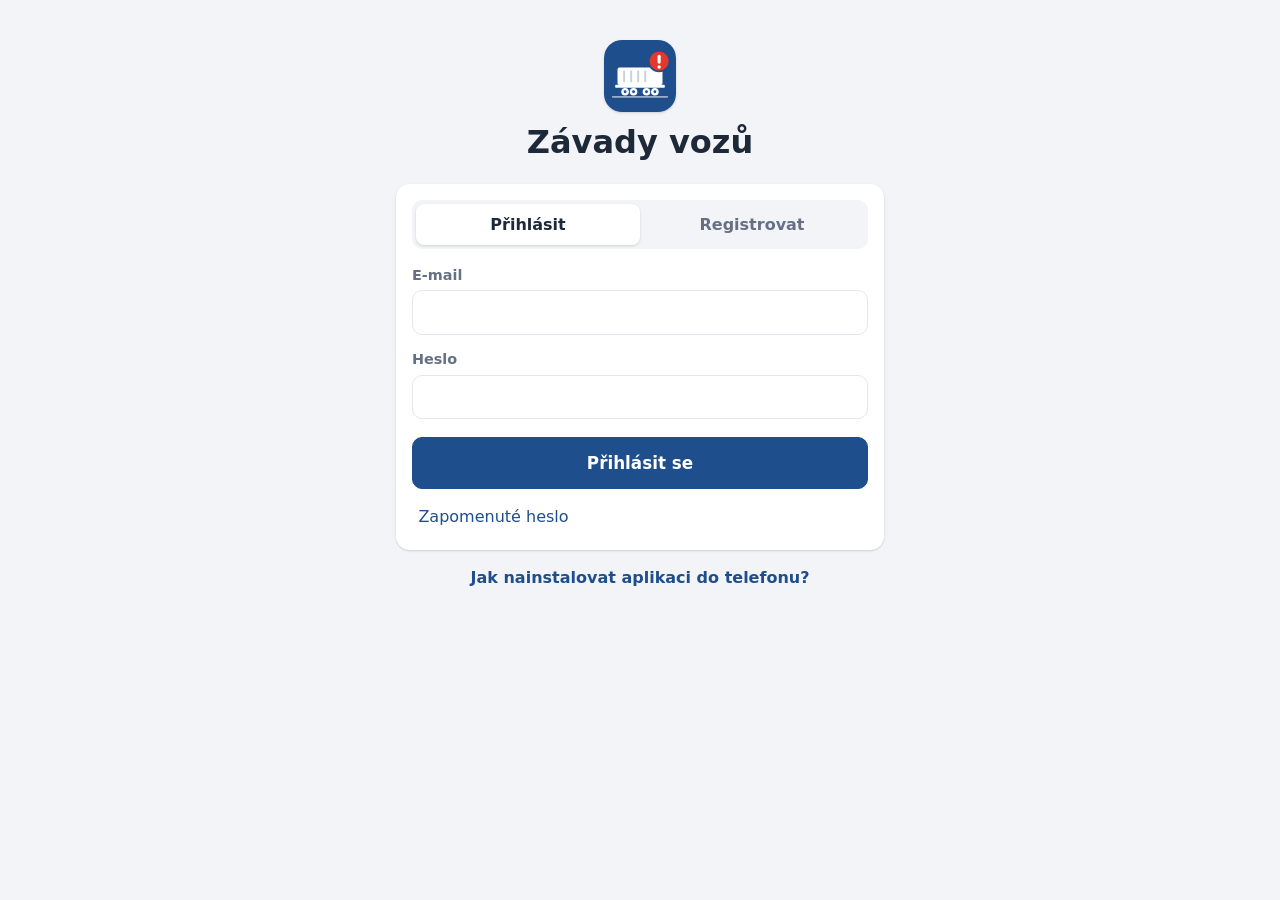
==== index.html @ b1874194 "Historie změn, koš, pravidelné exporty a přehled závad s exportem do Excelu Správce vidí historii vš" ====
<!doctype html>
<html lang="cs">
<head>
  <meta charset="utf-8" />
  <meta name="viewport" content="width=device-width, initial-scale=1, viewport-fit=cover" />
  <title>Závady vozů</title>
  <meta name="description" content="Evidence závad železničních vozů" />
  <meta name="theme-color" content="#1f4e8c" />
  <link rel="manifest" href="manifest.webmanifest" />
  <link rel="icon" href="icons/icon.svg" type="image/svg+xml" />
  <link rel="apple-touch-icon" href="icons/icon-192.png" />
  <link rel="stylesheet" href="css/app.css" />
  <!-- Všechny části aplikace se stáhnou najednou (jinak by se načítaly postupně jedna po druhé) -->
  <link rel="modulepreload" href="js/app.js" />
  <link rel="modulepreload" href="js/config.js" />
  <link rel="modulepreload" href="js/model.js" />
  <link rel="modulepreload" href="js/codes.js" />
  <link rel="modulepreload" href="js/ui.js" />
  <link rel="modulepreload" href="js/api/index.js" />
  <link rel="modulepreload" href="js/api/supabase.js" />
  <link rel="modulepreload" href="js/views/account.js" />
  <link rel="modulepreload" href="js/views/codes.js" />
  <link rel="modulepreload" href="js/views/defect.js" />
  <link rel="modulepreload" href="js/views/form.js" />
  <link rel="modulepreload" href="js/views/groups.js" />
  <link rel="modulepreload" href="js/views/regulations.js" />
  <link rel="modulepreload" href="js/views/wagon.js" />
  <link rel="modulepreload" href="js/outbox.js" />
  <link rel="modulepreload" href="js/history.js" />
  <link rel="modulepreload" href="js/views/admin.js" />
  <link rel="modulepreload" href="js/views/overview.js" />
  <link rel="modulepreload" href="vendor/preact-htm.js" />
  <script defer src="vendor/supabase.js"></script>
  <script type="module" src="js/app.js"></script>
</head>
<body>
  <div id="app"></div>
  <noscript>Aplikace potřebuje zapnutý JavaScript.</noscript>
</body>
</html>
---- css/app.css ----
/* Závady vozů – vzhled. Mobil na prvním místě, na počítači úzký sloupec uprostřed. */

:root {
  color-scheme: light;
  --bg: #f2f4f7;
  --surface: #ffffff;
  --text: #1d2939;
  --muted: #667085;
  --border: #e4e7ec;
  --primary: #1f4e8c;
  --primary-dark: #173b6a;
  --primary-soft: #e8eff8;
  --badge: #e5372b;

  --yellow: #e8b100;   --yellow-bg: #fff7d6;  --yellow-ink: #6b5200;
  --orange: #f0700a;   --orange-bg: #ffecdc;  --orange-ink: #8a3c00;
  --red: #e03131;      --red-bg: #ffe5e5;     --red-ink: #a01616;
  --ok: #2f9e44;       --ok-bg: #e3f6e7;      --ok-ink: #1d6b2c;

  --chat-bg: #ece5dd;
  --bubble-mine: #d9fdd3;
  --radius: 14px;
  --shadow: 0 1px 2px rgba(16, 24, 40, .06), 0 1px 3px rgba(16, 24, 40, .1);
  --page-w: 760px;
  font-family: system-ui, -apple-system, "Segoe UI", Roboto, sans-serif;
  font-size: 16px;
  line-height: 1.45;
  color: var(--text);
  -webkit-text-size-adjust: 100%;
}

* { box-sizing: border-box; }
[hidden] { display: none !important; }
html, body { margin: 0; background: var(--bg); }
body { min-height: 100dvh; overflow-x: hidden; }
a { color: var(--primary); text-decoration: none; }
h1, h2 { margin: 0; line-height: 1.25; }
h2 { font-size: 1.05rem; }
p { margin: .4rem 0 .8rem; }
button, input, select, textarea { font: inherit; color: inherit; }
.icon { flex: none; vertical-align: middle; }
.icon.flip { transform: rotate(180deg); }
.muted { color: var(--muted); }
.small { font-size: .85rem; }
.spacer { flex: 1; }
.hint { color: var(--muted); font-size: .85rem; margin-top: .35rem; }
.row { display: flex; gap: .5rem; flex-wrap: wrap; }

/* ───── Rozvržení ───── */

.demo-banner {
  background: #fff3bf; color: #5c4400; text-align: center; font-size: .8rem; padding: .3rem 1rem;
}
.topbar {
  position: sticky; top: 0; z-index: 10;
  display: flex; align-items: center; gap: .5rem;
  min-height: 56px; padding: .4rem max(16px, calc((100% - var(--page-w)) / 2)) .4rem max(16px, calc((100% - var(--page-w)) / 2));
  padding-top: max(.4rem, env(safe-area-inset-top));
  background: var(--primary); color: #fff;
  box-shadow: 0 2px 6px rgba(0, 0, 0, .15);
}
.topbar .icon-btn { color: #fff; margin-left: -8px; }
.topbar-title { flex: 1; min-width: 0; }
.topbar h1 { font-size: 1.15rem; font-weight: 650; white-space: nowrap; overflow: hidden; text-overflow: ellipsis; }
.topbar-sub { font-size: .8rem; opacity: .8; }
.topbar-right { display: flex; align-items: center; gap: .5rem; }

.page {
  max-width: var(--page-w); margin: 0 auto;
  padding: 16px 16px calc(96px + env(safe-area-inset-bottom));
}
.page.narrow { max-width: 520px; }
.section-title { font-size: .95rem; color: var(--muted); font-weight: 600; margin: 1.4rem 0 .6rem; }

.card {
  background: var(--surface); border-radius: var(--radius); box-shadow: var(--shadow);
  padding: 16px; margin-bottom: 12px;
}
.card h2 { margin-bottom: .5rem; display: flex; align-items: center; gap: .4rem; }

.loading { display: flex; align-items: center; gap: .6rem; justify-content: center; color: var(--muted); padding: 2rem 0; }
.spinner {
  width: 20px; height: 20px; border-radius: 50%;
  border: 3px solid var(--border); border-top-color: var(--primary); animation: spin .8s linear infinite;
}
@keyframes spin { to { transform: rotate(360deg); } }
.empty { text-align: center; color: var(--muted); padding: 1.5rem 1rem; display: flex; gap: .4rem; justify-content: center; align-items: center; flex-wrap: wrap; }
.error-box, .warn, .ok-note {
  display: flex; gap: .5rem; align-items: flex-start; border-radius: 10px; padding: .6rem .8rem; margin: .6rem 0; font-size: .92rem;
}
.error-box { background: var(--red-bg); color: var(--red-ink); }
.warn { background: var(--orange-bg); color: var(--orange-ink); }
.ok-note { background: var(--ok-bg); color: var(--ok-ink); }

/* ───── Tlačítka ───── */

.btn {
  display: inline-flex; align-items: center; justify-content: center; gap: .4rem;
  min-height: 42px; padding: .5rem .9rem; border-radius: 10px; cursor: pointer;
  border: 1px solid var(--border); background: var(--surface); color: var(--text); font-weight: 550;
  -webkit-tap-highlight-color: transparent; text-align: center;
}
.btn:active { transform: translateY(1px); }
.btn:disabled { opacity: .5; cursor: default; }
.btn.block { display: flex; width: 100%; margin: .6rem 0; }
.btn-primary { background: var(--primary); border-color: var(--primary); color: #fff; }
.btn-primary:hover { background: var(--primary-dark); }
.btn-ok { background: var(--ok); border-color: var(--ok); color: #fff; }
.btn-ghost { background: transparent; border-color: transparent; color: var(--primary); }
.btn-ghost:hover { background: var(--primary-soft); }
.btn.danger, .btn-ghost.danger { color: var(--red); }
.big-btn { min-height: 52px; font-size: 1.05rem; }
.toggle { justify-content: center; background: var(--surface); border-color: var(--border); margin-top: 1rem; }
.link-btn { background: none; border: 0; color: var(--primary); cursor: pointer; padding: .4rem; }
.icon-btn {
  display: inline-grid; place-items: center; width: 40px; height: 40px; border-radius: 50%;
  background: none; border: 0; color: inherit; cursor: pointer;
}
.icon-btn.small { width: 32px; height: 32px; color: var(--muted); }

.fab {
  position: fixed; z-index: 20; right: max(16px, calc((100% - var(--page-w)) / 2 + 16px));
  bottom: calc(20px + env(safe-area-inset-bottom));
  display: inline-flex; align-items: center; gap: .4rem;
  background: var(--badge); color: #fff; font-weight: 650; padding: .9rem 1.2rem .9rem 1rem;
  border-radius: 999px; box-shadow: 0 6px 16px rgba(229, 55, 43, .35);
}

.avatar {
  position: relative; width: 38px; height: 38px; border-radius: 50%;
  display: grid; place-items: center; background: rgba(255, 255, 255, .18); color: #fff; font-weight: 650; font-size: .9rem;
}
.avatar .dot {
  position: absolute; top: -1px; right: -1px; width: 12px; height: 12px; border-radius: 50%;
  background: var(--badge); border: 2px solid var(--primary);
}

/* ───── Odznaky, štítky ───── */

.badge {
  position: absolute; top: -8px; right: -8px;
  min-width: 26px; height: 26px; padding: 0 7px; border-radius: 13px;
  display: inline-grid; place-items: center;
  background: var(--badge); color: #fff; font-size: .82rem; font-weight: 700;
  box-shadow: 0 0 0 2px var(--bg), 0 2px 4px rgba(0, 0, 0, .2);
}
.badge.badge-inline { position: static; box-shadow: 0 0 0 2px rgba(255, 255, 255, .7); }

.chip {
  display: inline-flex; align-items: center; gap: .25rem; padding: .15rem .6rem; border-radius: 999px;
  font-size: .8rem; font-weight: 650;
}
.chip-open { background: var(--orange-bg); color: var(--orange-ink); }
.chip-ok { background: var(--ok-bg); color: var(--ok-ink); }
.chip-code { background: var(--primary-soft); color: var(--primary); font-variant-numeric: tabular-nums; }

.count { display: inline-flex; align-items: center; gap: .25rem; font-size: .85rem; font-weight: 600; white-space: nowrap; }
.count::before { content: ""; width: 10px; height: 10px; border-radius: 50%; background: currentColor; }
.count-ok::before { display: none; }
.count-open { color: var(--red-ink); } .count-open::before { background: var(--red); }
.count-ok { color: var(--ok-ink); }

.wagon-number { font-variant-numeric: tabular-nums; letter-spacing: .02em; white-space: nowrap; }
.wagon-number b { font-weight: 750; }
.wagon-number.big { font-size: 1.6rem; display: block; }

/* ───── Úvod: skupiny ───── */

.groups { display: grid; grid-template-columns: repeat(2, minmax(0, 1fr)); gap: 14px; margin-top: 18px; }
@media (min-width: 600px) { .groups { grid-template-columns: repeat(3, minmax(0, 1fr)); } }
.group-tile {
  position: relative; display: flex; flex-direction: column; justify-content: space-between; gap: .4rem;
  min-height: 104px; padding: 16px; border-radius: var(--radius);
  background: var(--surface); box-shadow: var(--shadow); color: var(--text);
  border-left: 5px solid var(--primary);
}
.group-tile:active { transform: scale(.98); }
.group-name { font-size: 1.1rem; font-weight: 700; overflow-wrap: anywhere; }
.group-sub { font-size: .82rem; color: var(--muted); }

/* ───── Hledání ───── */

.search { position: relative; }
.search-box {
  display: flex; align-items: center; gap: .5rem; padding: 0 .5rem 0 .9rem; min-height: 52px;
  background: var(--surface); border: 2px solid var(--border); border-radius: var(--radius); color: var(--muted);
}
.search-box:focus-within { border-color: var(--primary); }
.search-box input {
  flex: 1; min-width: 0; border: 0; outline: 0; background: none; font-size: 1.05rem; color: var(--text); padding: .6rem 0;
}
.search-box input::-webkit-search-cancel-button { display: none; }
.search-results { margin-top: 10px; }

/* Pole pro poslední čtyřčíslí: [0][1][7]-[4] */
.code-search { position: relative; cursor: text; }
.code { display: inline-flex; align-items: center; gap: 6px; flex: none; }
.code-box {
  width: 36px; height: 40px; border-radius: 8px; display: grid; place-items: center;
  background: var(--bg); border: 1px solid var(--border);
  font-size: 1.35rem; font-weight: 700; color: var(--text); font-variant-numeric: tabular-nums;
}
.code-box.active { border-color: var(--primary); box-shadow: 0 0 0 1px var(--primary); background: var(--surface); }
.code-box.active:empty::after {
  content: ""; width: 2px; height: 22px; background: var(--primary); animation: blink 1s steps(1) infinite;
}
.code-dash { font-size: 1.5rem; font-weight: 700; color: var(--text); }
.code-hint { flex: 1; min-width: 0; color: var(--muted); font-size: .9rem; line-height: 1.2; }
.search-box .code-input {
  position: absolute; inset: 0; width: 100%; height: 100%; padding: 0; opacity: 0; font-size: 16px; cursor: text;
}
.code-search .clear { position: relative; z-index: 1; }
@keyframes blink { 50% { opacity: 0; } }
.empty .btn.block { flex-basis: 100%; margin-top: .8rem; }

.table {
  width: 100%; border-collapse: collapse; background: var(--surface); border-radius: var(--radius);
  overflow: hidden; box-shadow: var(--shadow);
}
.table th { text-align: left; font-size: .78rem; color: var(--muted); font-weight: 600; padding: .6rem .8rem; background: #f9fafb; }
.table td { padding: .75rem .8rem; border-top: 1px solid var(--border); }
.table tbody tr { cursor: pointer; }
.table tbody tr:hover { background: var(--primary-soft); }
.table a { color: var(--text); }

/* ───── Seznamy ───── */

.list { list-style: none; margin: 0; padding: 0; background: var(--surface); border-radius: var(--radius); box-shadow: var(--shadow); overflow: hidden; }
.list li + li { border-top: 1px solid var(--border); }
.list-row { display: flex; align-items: center; gap: .75rem; padding: .85rem 1rem; color: var(--text); }
.list-row .wagon-number { flex: 1; }
a.list-row:hover { background: var(--primary-soft); }
a.card.list-row { padding: 16px; }

/* ───── Vůz a závady ───── */

.wagon-card .wagon-meta { margin: .4rem 0 .2rem; }
.inline-select { display: inline-flex; align-items: center; gap: .5rem; color: var(--muted); }
.inline-select select, .user-row select {
  border: 1px solid var(--border); border-radius: 8px; padding: .35rem .5rem; background: var(--surface); min-height: 36px;
}

.defect {
  position: relative; background: var(--surface); border-radius: var(--radius); box-shadow: var(--shadow);
  padding: 14px 14px 8px 18px; margin-bottom: 12px; overflow: hidden;
}
.defect::before { content: ""; position: absolute; left: 0; top: 0; bottom: 0; width: 6px; }
.defect-open::before { background: var(--orange); }
.defect-ok::before { background: var(--ok); }
.defect-ok { background: #fbfefb; }
.defect-head { display: flex; align-items: center; gap: .4rem; flex-wrap: wrap; }
.defect-text { white-space: pre-wrap; overflow-wrap: anywhere; font-size: 1.02rem; margin: .5rem 0 .25rem; }
.defect-actions { display: flex; align-items: center; gap: .25rem; margin-top: .4rem; flex-wrap: wrap; }
.defect-actions .btn { min-height: 38px; padding: .35rem .6rem; }
.defect .resolve-btn { margin: .2rem 0 .5rem; }
.resolution {
  display: flex; gap: .5rem; align-items: flex-start; margin-top: .6rem; padding: .55rem .7rem;
  background: var(--ok-bg); color: var(--ok-ink); border-radius: 10px; font-size: .9rem;
}
.resolve-form { margin-top: .6rem; }
.resolve-form textarea, .form textarea, .field input, .number-input {
  width: 100%; border: 1px solid var(--border); border-radius: 10px; padding: .6rem .75rem; background: var(--surface);
  resize: vertical; margin-bottom: .5rem;
}
.form textarea:focus, .field input:focus, .number-input:focus, .resolve-form textarea:focus {
  outline: 2px solid var(--primary); outline-offset: -1px;
}

.media-grid { display: grid; grid-template-columns: repeat(auto-fill, minmax(96px, 1fr)); gap: 8px; margin-top: .7rem; }
.media-thumb {
  position: relative; aspect-ratio: 1; border: 0; padding: 0; border-radius: 10px; overflow: hidden;
  background: #d0d5dd; cursor: pointer;
}
.media-thumb img, .media-thumb video { width: 100%; height: 100%; object-fit: cover; display: block; }
.media-thumb .play {
  position: absolute; inset: 0; display: grid; place-items: center; color: #fff; background: rgba(0, 0, 0, .25);
}
.media-thumb .remove {
  position: absolute; top: 4px; right: 4px; width: 28px; height: 28px; border-radius: 50%; border: 0;
  display: grid; place-items: center; background: rgba(0, 0, 0, .6); color: #fff; cursor: pointer;
}

.danger-zone { display: flex; align-items: center; justify-content: space-between; margin-top: 2rem; padding-top: 1rem; border-top: 1px solid var(--border); }

/* ───── Formulář ───── */

.field-label { font-size: .9rem; color: var(--muted); font-weight: 600; margin-bottom: .6rem; }
.field { display: block; font-size: .9rem; color: var(--muted); font-weight: 550; margin-bottom: .4rem; }
.field input { margin-top: .3rem; color: var(--text); font-size: 1rem; }
.date-row { display: flex; gap: 8px; align-items: stretch; }
.date-input {
  flex: 1; min-width: 0; min-height: 46px; border: 1px solid var(--border); border-radius: 10px;
  padding: .5rem .75rem; background: var(--surface); font-size: 1.05rem;
}
.date-input:focus { outline: 2px solid var(--primary); outline-offset: -1px; }
.number-input { font-size: 1.5rem; letter-spacing: .04em; font-variant-numeric: tabular-nums; margin-bottom: 0; }
.chips-select { display: flex; flex-wrap: wrap; gap: 8px; margin-top: .5rem; }
.chip-btn {
  border: 1px solid var(--border); background: var(--surface); border-radius: 999px; padding: .45rem .9rem; cursor: pointer;
}
.chip-btn.active { background: var(--primary); color: #fff; border-color: var(--primary); }
.file-buttons { display: grid; grid-template-columns: repeat(3, 1fr); gap: 8px; }
.file-buttons .btn { padding: .5rem .3rem; font-size: .9rem; }

/* ───── Komentáře (chat) ───── */

.chat {
  background: var(--chat-bg); border-radius: var(--radius); padding: 12px 10px; min-height: 120px;
  display: flex; flex-direction: column; gap: 4px;
}
.chat .empty, .chat .loading { color: #6b6257; }
.chat-day { text-align: center; margin: 8px 0 4px; }
.chat-day span { background: #e1f2fb; color: #3b4a54; font-size: .75rem; padding: .2rem .6rem; border-radius: 8px; box-shadow: 0 1px .5px rgba(0, 0, 0, .13); }
.bubble {
  align-self: flex-start; max-width: 82%; background: #fff; border-radius: 10px; border-top-left-radius: 3px;
  padding: .4rem .6rem .3rem; box-shadow: 0 1px .5px rgba(0, 0, 0, .13);
}
.bubble.mine { align-self: flex-end; background: var(--bubble-mine); border-top-left-radius: 10px; border-top-right-radius: 3px; }
.bubble-author { font-size: .8rem; font-weight: 700; color: var(--primary); }
.bubble-text { white-space: pre-wrap; overflow-wrap: anywhere; }
.bubble-meta { display: flex; justify-content: flex-end; align-items: center; gap: .3rem; font-size: .7rem; color: #667781; }
.bubble-meta .link-btn { padding: 0 .2rem; color: #8696a0; }
.composer {
  position: fixed; left: 0; right: 0; bottom: 0; z-index: 20;
  display: flex; align-items: flex-end; gap: 8px;
  padding: 8px max(12px, calc((100% - var(--page-w)) / 2 + 12px)) calc(8px + env(safe-area-inset-bottom));
  background: #f0f2f5; border-top: 1px solid var(--border);
}
.composer textarea {
  flex: 1; resize: none; border: 0; border-radius: 22px; padding: .65rem 1rem; max-height: 140px; background: #fff; outline: 0;
}
.send-btn {
  width: 46px; height: 46px; border-radius: 50%; border: 0; flex: none;
  display: grid; place-items: center; background: var(--ok); color: #fff; cursor: pointer;
}
.send-btn:disabled { background: #a8b3bd; }

/* ───── Přihlášení, účet ───── */

.login { padding-top: 40px; }
.logo { display: flex; flex-direction: column; align-items: center; gap: .6rem; margin-bottom: 1.4rem; }
.logo img { border-radius: 18px; box-shadow: var(--shadow); }
.tabs { display: grid; grid-template-columns: 1fr 1fr; background: var(--bg); border-radius: 10px; padding: 4px; margin-bottom: 1rem; }
.tabs button { border: 0; background: none; padding: .55rem; border-radius: 8px; cursor: pointer; font-weight: 600; color: var(--muted); }
.tabs button.active { background: var(--surface); color: var(--text); box-shadow: var(--shadow); }
.demo-users { display: grid; gap: 8px; }
.install-link { display: block; text-align: center; margin-top: 1rem; font-weight: 550; }
.demo-user { justify-content: space-between; margin: 0; }
.user-row { gap: .6rem; }
.user-row.pending { background: #fff8e6; }
.user-info { flex: 1; min-width: 0; display: flex; flex-direction: column; }
.user-info .small { overflow: hidden; text-overflow: ellipsis; }

/* ───── Překryvy ───── */

.toasts {
  position: fixed; z-index: 50; left: 50%; transform: translateX(-50%);
  bottom: calc(86px + env(safe-area-inset-bottom)); width: min(calc(100% - 32px), 480px);
  display: flex; flex-direction: column; gap: 8px; pointer-events: none;
}
.toast {
  pointer-events: auto; background: #1d2939; color: #fff; padding: .7rem 1rem; border-radius: 12px;
  box-shadow: 0 8px 24px rgba(0, 0, 0, .25); font-size: .92rem; cursor: pointer; animation: pop .2s ease-out;
}
.toast b { display: block; }
.toast div { overflow: hidden; text-overflow: ellipsis; display: -webkit-box; -webkit-line-clamp: 2; -webkit-box-orient: vertical; }
.toast-error { background: var(--red-ink); }
@keyframes pop { from { opacity: 0; transform: translateY(8px); } }

.lightbox {
  position: fixed; inset: 0; z-index: 100; background: rgba(0, 0, 0, .92);
  display: grid; place-items: center;
}
.lightbox img, .lightbox video { max-width: 100vw; max-height: 100dvh; object-fit: contain; }
.lightbox .icon-btn { position: absolute; color: #fff; background: rgba(0, 0, 0, .4); width: 48px; height: 48px; }
.lightbox .icon-btn:disabled { opacity: .25; }
.lb-close { top: calc(12px + env(safe-area-inset-top)); right: 12px; }
.lb-prev { left: 8px; top: 50%; transform: translateY(-50%); }
.lb-next { right: 8px; top: 50%; transform: translateY(-50%); }
.lb-count { position: absolute; bottom: calc(16px + env(safe-area-inset-bottom)); color: #fff; font-size: .9rem; }

/* ───── Spodní lišta se záložkami ───── */

.bottom-nav {
  position: fixed; left: 0; right: 0; bottom: 0; z-index: 30;
  display: grid; grid-template-columns: repeat(3, 1fr);
  padding: 0 max(0px, calc((100% - var(--page-w)) / 2)) env(safe-area-inset-bottom);
  background: var(--surface); border-top: 1px solid var(--border); box-shadow: 0 -2px 8px rgba(16, 24, 40, .06);
}
.bottom-nav a {
  display: flex; flex-direction: column; align-items: center; gap: 2px; padding: 8px 4px 7px;
  color: var(--muted); font-size: .75rem; font-weight: 600;
}
.bottom-nav a.active { color: var(--primary); }
.page.with-nav { padding-bottom: calc(150px + env(safe-area-inset-bottom)); }
body:has(.bottom-nav) .fab { bottom: calc(78px + env(safe-area-inset-bottom)); }
body:has(.bottom-nav) .toasts { bottom: calc(148px + env(safe-area-inset-bottom)); }

/* ───── Kódy závad ───── */

mark { background: #ffe066; color: inherit; border-radius: 3px; padding: 0 1px; }
.optional { font-weight: 500; font-size: .8rem; color: var(--muted); margin-left: .3rem; }
.code-list { display: grid; gap: 10px; margin-top: 10px; }
.code-item {
  display: block; width: 100%; text-align: left; font: inherit; color: inherit;
  background: var(--surface); border: 1px solid var(--border); border-radius: 12px; padding: 12px 14px;
  box-shadow: var(--shadow);
}
button.code-item { cursor: pointer; }
button.code-item:hover { border-color: var(--primary); }
.code-item.picked { border-color: var(--ok); background: var(--ok-bg); }
.code-list.compact .code-item { box-shadow: none; padding: 10px 12px; }
.code-item-head { display: flex; gap: 10px; align-items: baseline; }
.code-no { font-weight: 800; font-size: 1.1rem; color: var(--primary); font-variant-numeric: tabular-nums; white-space: nowrap; }
.code-path { font-weight: 600; font-size: .9rem; overflow-wrap: anywhere; }
.code-context { margin-top: .35rem; font-weight: 600; }
.code-text { white-space: pre-line; margin-top: .2rem; font-size: .95rem; overflow-wrap: anywhere; }
.code-note { margin-top: .3rem; font-size: .85rem; color: var(--muted); }
.code-meta { display: flex; flex-wrap: wrap; gap: 4px 14px; margin-top: .45rem; font-size: .85rem; color: var(--muted); }
.code-meta b { color: var(--text); }
.code-picked { margin-top: 10px; }
.code-picked .code-item { border-color: var(--ok); background: var(--ok-bg); box-shadow: none; }
.code-text-search { margin-top: 12px; }
.code-entry .code-box { width: 42px; }
.code-dot { font-size: 1.5rem; font-weight: 800; line-height: 1; align-self: flex-end; padding-bottom: 6px; }
.code-entry .code { gap: 3px; }
.code-summary {
  margin: .5rem 0 0; font-size: .88rem; color: var(--muted);
  display: -webkit-box; -webkit-line-clamp: 2; -webkit-box-orient: vertical; overflow: hidden;
}
.code-summary b { color: var(--text); font-weight: 600; }
.list-btn { width: 100%; border: 0; background: none; font: inherit; text-align: left; cursor: pointer; color: var(--text); }
.list-btn .spacer { font-weight: 600; }
.list-btn:hover { background: var(--primary-soft); }

/* ───── Předpisy ───── */

.reg-row { display: flex; align-items: center; }
.reg-link { flex: 1; min-width: 0; }
.reg-icon { color: var(--red); }
.reg-info { display: flex; flex-direction: column; min-width: 0; }
.reg-info b { overflow-wrap: anywhere; }

/* Obrázky z katalogu */
.code-images { display: flex; flex-wrap: wrap; align-items: flex-end; gap: 8px; margin-top: .55rem; }
.code-images img {
  display: block; height: 104px; max-width: 100%; object-fit: contain;
  background: #fff; border: 1px solid var(--border); border-radius: 8px; padding: 4px;
}
.code-list.compact .code-images img { height: 72px; }
.code-img-btn { border: 0; padding: 0; background: none; cursor: zoom-in; max-width: 100%; }
.code-img-from { width: 100%; font-size: .78rem; color: var(--muted); }
.upload-card { margin-top: 1.5rem; }
.lightbox img { background: #fff; }

/* ───── Přehled závad ───── */

.segmented { display: grid; grid-template-columns: repeat(3, 1fr); gap: 4px; padding: 4px; margin-bottom: 12px; background: #e4e7ec; border-radius: 12px; }
.segmented button { border: 0; background: none; padding: .55rem .3rem; border-radius: 9px; font-weight: 650; color: var(--muted); cursor: pointer; }
.segmented button[aria-pressed="true"] { background: var(--surface); color: var(--text); box-shadow: var(--shadow); }
.page .chips-select { margin: 10px 0 4px; }
.filters { display: grid; gap: 4px; margin-top: 6px; }
.field select, .field input[type="date"] {
  display: block; width: 100%; margin-top: .3rem; min-height: 42px; border: 1px solid var(--border);
  border-radius: 10px; padding: .45rem .7rem; background: var(--surface); color: var(--text); font-size: 1rem;
}
.overview-bar { display: flex; align-items: center; gap: 8px; margin: 12px 0 8px; }
.overview-list { display: grid; gap: 8px; }
.overview-row {
  display: block; background: var(--surface); border-radius: 12px; box-shadow: var(--shadow); padding: 10px 12px;
  color: var(--text); border-left: 5px solid var(--orange);
}
.overview-row.resolved { border-left-color: var(--ok); }
.overview-head { display: flex; align-items: center; gap: 8px; flex-wrap: wrap; }
.overview-text { margin: .3rem 0 .2rem; display: -webkit-box; -webkit-line-clamp: 2; -webkit-box-orient: vertical; overflow: hidden; }

/* ───── Zápis bez signálu ───── */

.outbox { background: #eef4ff; border: 1px solid #c7d7f2; border-radius: 12px; padding: 10px 12px; margin-bottom: 12px; display: grid; gap: 6px; }
.outbox-head { display: flex; align-items: center; gap: 8px; }
.outbox-error { background: var(--red-bg); color: var(--red-ink); border-radius: 8px; padding: 6px 8px; }

/* ───── Historie, koš, exporty ───── */

.chip-lock { background: #eef0f3; color: var(--muted); }
.history-list { list-style: none; margin: 8px 0 0; padding: 0; display: grid; gap: 8px; }
.history-item { background: var(--surface); border-radius: 10px; padding: 8px 12px; box-shadow: var(--shadow); }
.history-head { display: flex; justify-content: space-between; align-items: center; }
.history-line { color: var(--muted); overflow-wrap: anywhere; }
.trash-row, .schedule-row { align-items: flex-start; }
.trash-info { flex: 1; min-width: 0; display: flex; flex-direction: column; gap: 2px; overflow-wrap: anywhere; }
.schedule-row.inactive { opacity: .6; }
.error-text { color: var(--red-ink); }
.admin-links { margin-bottom: 12px; }
.bottom-nav { grid-template-columns: repeat(4, 1fr); }
.bottom-nav a span { white-space: nowrap; }
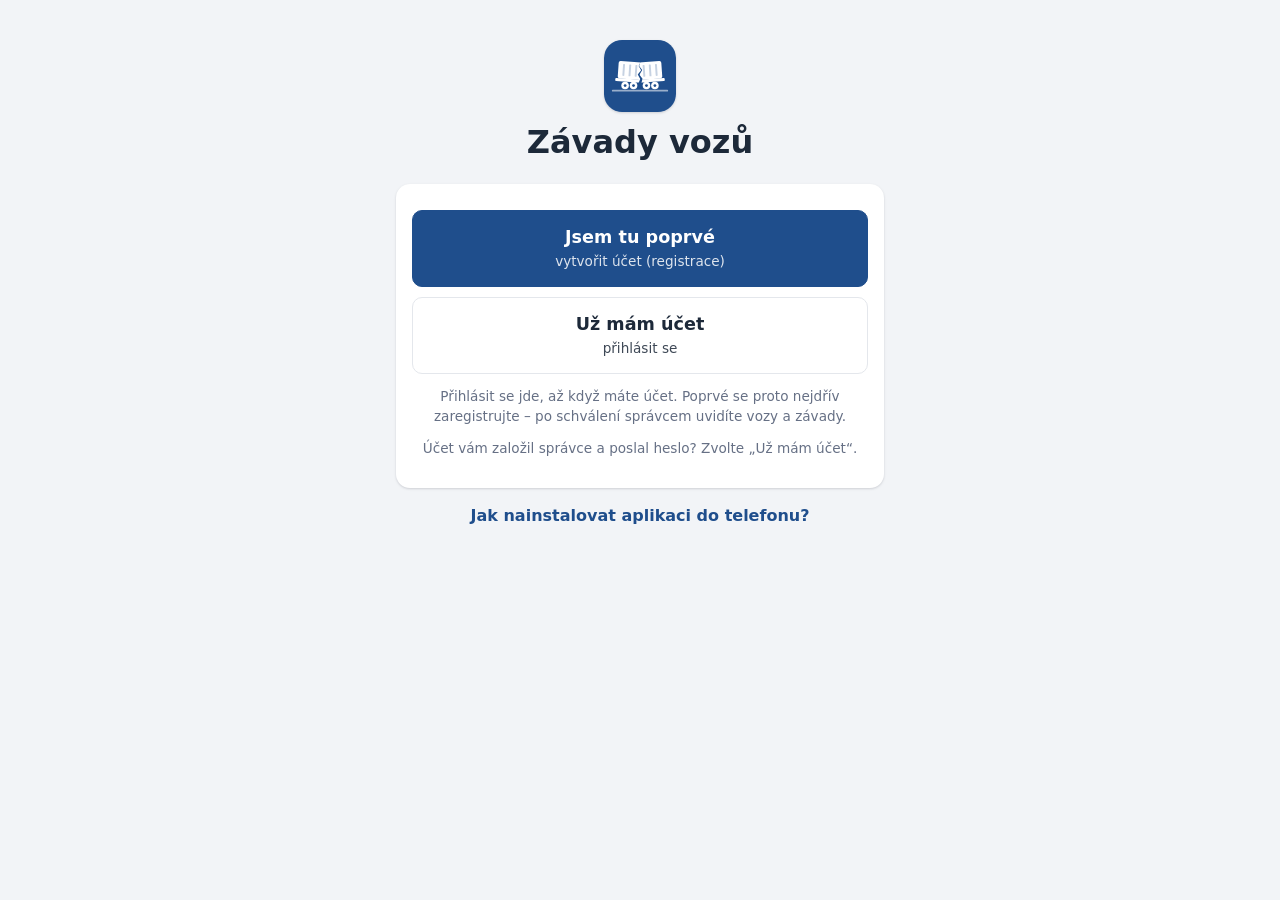
==== commit 3cfa062d: "Nové závady červeně, otevřené modře; ikony s verzí v adrese, verze 25 - Jako u aplikací v telefonu: " ====
--- a/index.html
+++ b/index.html
@@ -7,8 +7,8 @@
   <meta name="description" content="Evidence závad železničních vozů" />
   <meta name="theme-color" content="#1f4e8c" />
   <link rel="manifest" href="manifest.webmanifest" />
-  <link rel="icon" href="icons/icon.svg" type="image/svg+xml" />
-  <link rel="apple-touch-icon" href="icons/icon-192.png" />
+  <link rel="icon" href="icons/icon.svg?v=2" type="image/svg+xml" />
+  <link rel="apple-touch-icon" href="icons/icon-192.png?v=2" />
   <link rel="stylesheet" href="css/app.css" />
   <!-- Všechny části aplikace se stáhnou najednou (jinak by se načítaly postupně jedna po druhé) -->
   <link rel="modulepreload" href="js/app.js" />
--- a/css/app.css
+++ b/css/app.css
@@ -32,6 +32,8 @@
 * { box-sizing: border-box; }
 [hidden] { display: none !important; }
 html, body { margin: 0; background: var(--bg); }
+/* vlastní obnovení stažením dolů (PullToRefresh) místo obnovení celé stránky prohlížečem */
+html, body { overscroll-behavior-y: contain; }
 body { min-height: 100dvh; overflow-x: hidden; }
 a { color: var(--primary); text-decoration: none; }
 h1, h2 { margin: 0; line-height: 1.25; }
@@ -136,12 +138,13 @@
 }
 
 /* ───── Odznaky, štítky ───── */
+/* Jako u aplikací v telefonu: nové (nepřečtené) závady červeně, počty otevřených závad modře */
 
 .badge {
   position: absolute; top: -8px; right: -8px;
   min-width: 26px; height: 26px; padding: 0 7px; border-radius: 13px;
   display: inline-grid; place-items: center;
-  background: var(--badge); color: #fff; font-size: .82rem; font-weight: 700;
+  background: var(--primary); color: #fff; font-size: .82rem; font-weight: 700;
   box-shadow: 0 0 0 2px var(--bg), 0 2px 4px rgba(0, 0, 0, .2);
 }
 .badge.badge-inline { position: static; box-shadow: 0 0 0 2px rgba(255, 255, 255, .7); }
@@ -157,7 +160,7 @@
 .count { display: inline-flex; align-items: center; gap: .25rem; font-size: .85rem; font-weight: 600; white-space: nowrap; }
 .count::before { content: ""; width: 10px; height: 10px; border-radius: 50%; background: currentColor; }
 .count-ok::before { display: none; }
-.count-open { color: var(--red-ink); } .count-open::before { background: var(--red); }
+.count-open { color: var(--primary); } .count-open::before { background: var(--primary); }
 .count-ok { color: var(--ok-ink); }
 
 .wagon-number { font-variant-numeric: tabular-nums; letter-spacing: .02em; white-space: nowrap; }
@@ -433,6 +436,37 @@
 .list-btn .spacer { font-weight: 600; }
 .list-btn:hover { background: var(--primary-soft); }
 
+/* Popis vyhledávacího pole je vlastní text v políčku a zalomí se – placeholder má jen jeden řádek a v telefonu se uřízne */
+.search-field { flex: 1; min-width: 0; align-self: stretch; display: grid; }
+.search-field > * { grid-area: 1 / 1; }
+.search-box .search-field input { width: 100%; }
+.search-placeholder { align-self: center; padding: .55rem 0; font-size: 1rem; line-height: 1.25; color: var(--muted); pointer-events: none; }
+
+/* Výběr kódu procházením katalogu */
+.catalog-open { justify-content: center; margin: 10px 0 0; }
+.dialog.catalog-dialog {
+  display: flex; flex-direction: column; width: min(100%, 640px); height: 92vh; height: 92dvh;
+  padding-bottom: 0; overflow: hidden;
+}
+.catalog-crumbs { display: flex; flex-wrap: wrap; align-items: center; gap: 0 .1rem; margin: -.4rem 0 .2rem; font-weight: 600; }
+.catalog-crumbs .link-btn:disabled { color: var(--text); cursor: default; }
+.catalog-body { flex: 1; overflow: auto; overscroll-behavior: contain; padding-bottom: calc(16px + env(safe-area-inset-bottom)); }
+.catalog-body > .hint:first-child { margin-top: 0; }
+.catalog-body > .code-list:first-child { margin-top: 0; }
+.catalog-title { display: flex; align-items: baseline; gap: 10px; font-size: 1.05rem; overflow-wrap: anywhere; }
+.catalog-node {
+  display: flex; align-items: center; gap: 10px; width: 100%; text-align: left; font: inherit; color: inherit; cursor: pointer;
+  background: var(--surface); border: 1px solid var(--border); border-radius: 12px; padding: 10px 12px;
+}
+.catalog-node:hover { border-color: var(--primary); }
+.catalog-node.picked { border-color: var(--ok); background: var(--ok-bg); }
+.catalog-node-main { flex: 1; min-width: 0; }
+.catalog-node-text {
+  display: -webkit-box; -webkit-line-clamp: 2; -webkit-box-orient: vertical; overflow: hidden;
+  margin-top: .2rem; font-size: .9rem; color: var(--muted);
+}
+.catalog-node-count { display: inline-flex; align-items: center; gap: 2px; flex: none; font-size: .8rem; color: var(--muted); white-space: nowrap; }
+
 /* ───── Předpisy ───── */
 
 .reg-row { display: flex; align-items: center; }
@@ -473,6 +507,9 @@
 .overview-row.resolved { border-left-color: var(--ok); }
 .overview-head { display: flex; align-items: center; gap: 8px; flex-wrap: wrap; }
 .overview-text { margin: .3rem 0 .2rem; display: -webkit-box; -webkit-line-clamp: 2; -webkit-box-orient: vertical; overflow: hidden; }
+/* Nepřečtená závada (nová od ostatních, vůz ještě neotevřený): tučně, po otevření vozu jako ostatní */
+.overview-row.unread { font-weight: 700; }
+.unread-dot { width: 10px; height: 10px; border-radius: 50%; background: var(--badge); flex: none; }
 
 /* ───── Zápis bez signálu ───── */
 
@@ -494,3 +531,98 @@
 .admin-links { margin-bottom: 12px; }
 .bottom-nav { grid-template-columns: repeat(4, 1fr); }
 .bottom-nav a span { white-space: nowrap; }
+
+/* ───── Nové závady (od poslední návštěvy vozu) ───── */
+
+.tile-badges { position: absolute; top: -8px; right: -8px; display: flex; gap: 6px; }
+.tile-badges .badge { position: static; }
+.new-badge {
+  display: inline-grid; place-items: center; height: 26px; padding: 0 9px; border-radius: 13px;
+  background: var(--badge); color: #fff; font-size: .8rem; font-weight: 700; white-space: nowrap;
+  box-shadow: 0 0 0 2px var(--bg), 0 2px 4px rgba(0, 0, 0, .2);
+}
+.new-badge.badge-inline { box-shadow: 0 0 0 2px rgba(255, 255, 255, .7); margin-right: 6px; }
+.new-badge.small { height: 22px; padding: 0 8px; font-size: .75rem; box-shadow: none; }
+.chip-new { background: var(--badge); color: #fff; }
+/* Odznak u záložky Přehled: počet nových závad */
+.nav-icon { position: relative; display: inline-flex; }
+.nav-badge {
+  position: absolute; top: -6px; left: calc(100% - 9px);
+  min-width: 20px; height: 20px; padding: 0 5px; border-radius: 10px;
+  display: inline-grid; place-items: center;
+  background: var(--badge); color: #fff; font-size: .72rem; font-weight: 700; line-height: 1;
+  box-shadow: 0 0 0 2px var(--surface);
+}
+
+/* ───── Okno pro sdílení (WhatsApp) ───── */
+
+.dialog-backdrop {
+  position: fixed; inset: 0; z-index: 45; background: rgba(16, 24, 40, .45);
+  display: grid; place-items: end center;
+}
+.dialog {
+  width: min(100%, 520px); max-height: 92dvh; overflow: auto;
+  padding: 14px 16px calc(16px + env(safe-area-inset-bottom));
+  background: var(--surface); border-radius: 18px 18px 0 0; box-shadow: 0 -4px 20px rgba(0, 0, 0, .15);
+}
+@media (min-width: 600px) {
+  .dialog-backdrop { place-items: center; }
+  .dialog { border-radius: 18px; padding-bottom: 16px; }
+}
+.dialog-head { display: flex; align-items: center; gap: .5rem; margin-bottom: .6rem; }
+.dialog-head h2 { flex: 1; font-size: 1.05rem; }
+.share-preview {
+  white-space: pre-wrap; overflow-wrap: anywhere; font-size: .92rem;
+  padding: .7rem .85rem; border-radius: 10px; background: var(--bubble-mine); color: var(--text);
+}
+.check-row { display: flex; align-items: center; flex-wrap: wrap; gap: .5rem; margin: .8rem 0 .2rem; font-weight: 550; color: var(--text); }
+.check-row input { width: 20px; height: 20px; accent-color: var(--primary); }
+.btn-whatsapp { background: #1a8d4b; border-color: #1a8d4b; color: #fff; }
+fieldset.field { border: 0; padding: 0; margin: 0 0 .6rem; min-width: 0; }
+fieldset.field legend { padding: 0; }
+fieldset.field .check-row { margin: .45rem 0; color: var(--text); font-weight: 500; }
+
+/* ───── Přihlášení: volba „Jsem tu poprvé“ / „Už mám účet“ ───── */
+
+.choice-btn { flex-direction: column; align-items: center; gap: .1rem; padding: .9rem 1rem; }
+.choice-btn b { font-size: 1.1rem; }
+.choice-btn span { font-size: .85rem; font-weight: 500; opacity: .85; }
+.first-choice p { margin-top: .8rem; text-align: center; }
+.tabs button small { display: block; font-size: .72rem; font-weight: 500; opacity: .8; }
+.form-intro { margin: -.2rem 0 .8rem; }
+.first-time-hint {
+  margin: .6rem 0; padding: .7rem .85rem; border-radius: 10px;
+  background: var(--primary-soft); color: var(--text); font-size: .92rem;
+}
+.first-time-hint .btn { margin-bottom: 0; }
+.link-note { margin-bottom: 14px; border-left: 5px solid var(--primary); }
+.link-note .small { margin-top: .35rem; color: var(--muted); }
+.app-version { text-align: center; margin-top: 1rem; }
+
+/* ───── Obnovení stažením dolů ───── */
+
+.ptr {
+  position: fixed; top: 0; left: 50%; z-index: 40;
+  display: inline-flex; align-items: center; gap: .5rem; padding: .45rem .9rem;
+  background: var(--surface); color: var(--text); border-radius: 999px; box-shadow: 0 2px 10px rgba(0, 0, 0, .18);
+  font-size: .88rem; font-weight: 600; white-space: nowrap; pointer-events: none;
+}
+.ptr .icon { transition: transform .15s; }
+
+/* ───── Okno sdílení: jiné možnosti ───── */
+
+.share-preview { margin-top: .4rem; }
+.share-more { margin-top: .6rem; }
+.share-more summary { cursor: pointer; color: var(--primary); font-weight: 600; padding: .4rem 0; }
+/* Úprava, smazání, vrácení: vpravo a při zalomení řádku pohromadě */
+.defect-tools { display: inline-flex; gap: .25rem; margin-left: auto; }
+.defect-tools:empty { display: none; }
+
+/* Název skupiny: odborný nahoře, slangový pod ním */
+.group-slang { display: block; font-size: .78em; font-weight: 700; opacity: .8; line-height: 1.2; }
+.chip-btn .group-slang { font-size: .75em; }
+.chip-btn:has(.group-slang) { border-radius: 14px; padding: .35rem .9rem; line-height: 1.15; }
+
+/* Nabídka upozornění na úvodní obrazovce */
+.push-offer { margin-bottom: 14px; border-left: 5px solid var(--primary); }
+.push-offer p { margin: .3rem 0 .6rem; }
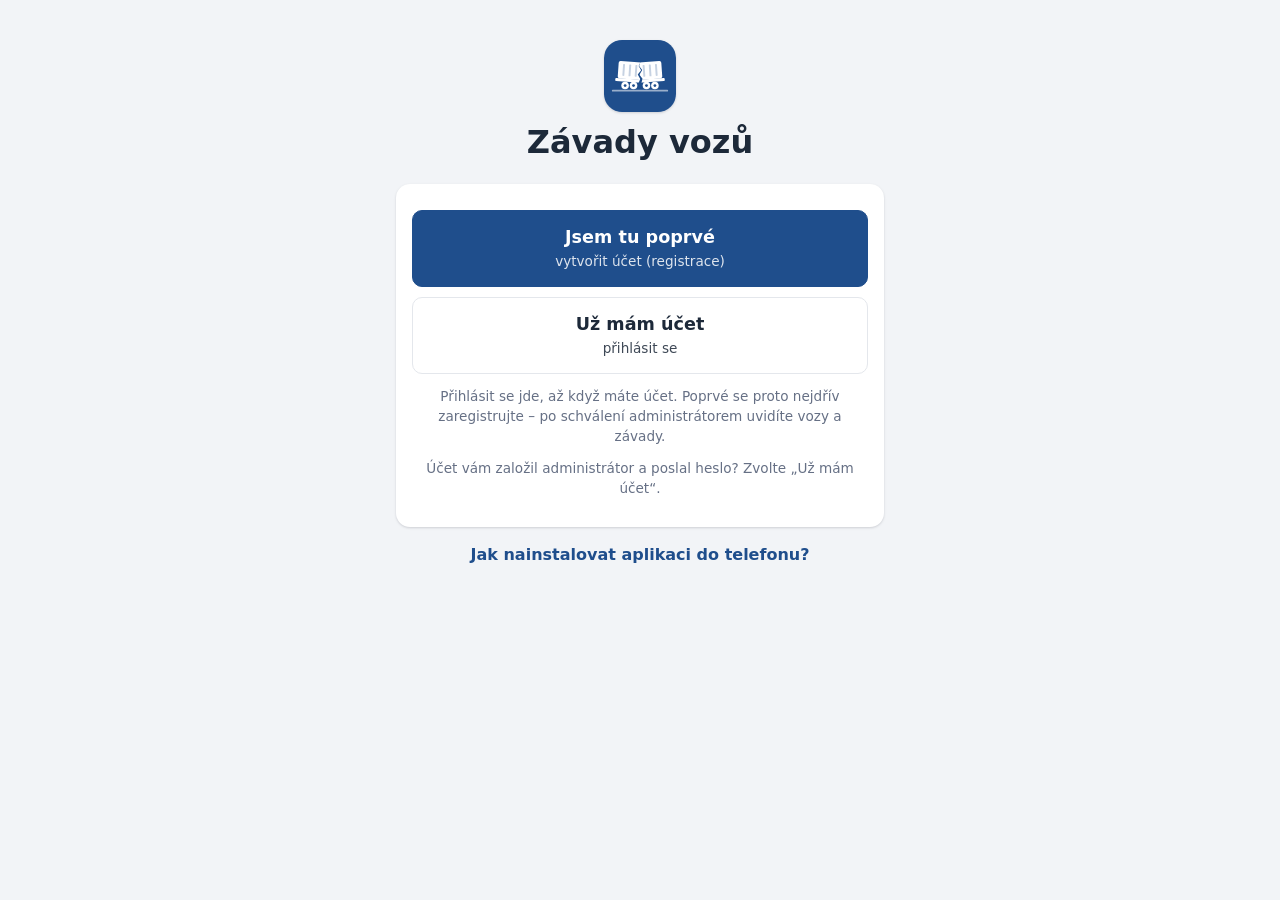
==== commit 0b8c6345: "Android: sdílení do WhatsAppu, tlačítko Zpět, rozepsaná závada, fotky bez účtu, verze 44 - Po uložen" ====
--- a/index.html
+++ b/index.html
@@ -9,29 +9,33 @@
   <link rel="manifest" href="manifest.webmanifest" />
   <link rel="icon" href="icons/icon.svg?v=2" type="image/svg+xml" />
   <link rel="apple-touch-icon" href="icons/icon-192.png?v=2" />
-  <link rel="stylesheet" href="css/app.css" />
-  <!-- Všechny části aplikace se stáhnou najednou (jinak by se načítaly postupně jedna po druhé) -->
-  <link rel="modulepreload" href="js/app.js" />
-  <link rel="modulepreload" href="js/config.js" />
-  <link rel="modulepreload" href="js/model.js" />
-  <link rel="modulepreload" href="js/codes.js" />
-  <link rel="modulepreload" href="js/ui.js" />
-  <link rel="modulepreload" href="js/api/index.js" />
-  <link rel="modulepreload" href="js/api/supabase.js" />
-  <link rel="modulepreload" href="js/views/account.js" />
-  <link rel="modulepreload" href="js/views/codes.js" />
-  <link rel="modulepreload" href="js/views/defect.js" />
-  <link rel="modulepreload" href="js/views/form.js" />
-  <link rel="modulepreload" href="js/views/groups.js" />
-  <link rel="modulepreload" href="js/views/regulations.js" />
-  <link rel="modulepreload" href="js/views/wagon.js" />
-  <link rel="modulepreload" href="js/outbox.js" />
-  <link rel="modulepreload" href="js/history.js" />
-  <link rel="modulepreload" href="js/views/admin.js" />
-  <link rel="modulepreload" href="js/views/overview.js" />
-  <link rel="modulepreload" href="vendor/preact-htm.js" />
-  <script defer src="vendor/supabase.js"></script>
-  <script type="module" src="js/app.js"></script>
+  <!-- Soubory aplikace se načítají s razítkem v adrese (?r=…), které se změní při znovunačtení po aktualizaci
+       (reloadApp v js/ui.js). iPhone by jinak po „Aktualizovat“ spustil znovu staré skripty ze své paměti,
+       dokud se aplikace úplně nezavře. Moduly mezi sebou dostanou razítko přes import map.
+       Všechny části aplikace se stáhnou najednou (modulepreload), jinak by se načítaly postupně jedna po druhé. -->
+  <script>
+    (() => {
+      let r = '';
+      try {
+        r = localStorage.getItem('app-reload') || String(Date.now());
+        localStorage.setItem('app-reload', r);
+      } catch {}
+      const q = r ? `?r=${r}` : '';
+      const mq = HTMLScriptElement.supports?.('importmap') ? q : ''; // starší Safari: moduly bez razítka
+      const modules = ['js/app.js', 'js/config.js', 'js/model.js', 'js/codes.js', 'js/ui.js', 'js/version.js',
+        'js/outbox.js', 'js/draft.js', 'js/history.js', 'js/offline.js', 'js/xlsx.js', 'js/api/index.js', 'js/api/supabase.js',
+        'js/api/demo.js', 'js/views/account.js', 'js/views/admin.js', 'js/views/codes.js', 'js/views/defect.js',
+        'js/views/form.js', 'js/views/groups.js', 'js/views/overview.js', 'js/views/regulations.js',
+        'js/views/wagon.js', 'vendor/preact-htm.js'];
+      const lazy = ['js/xlsx.js', 'js/api/demo.js']; // načítají se až při použití
+      const imports = Object.fromEntries(modules.map((m) => [`./${m}`, `./${m}${mq}`]));
+      document.write(`<link rel="stylesheet" href="css/app.css${q}">`
+        + `<script type="importmap">${JSON.stringify({ imports })}<\/script>`
+        + modules.filter((m) => !lazy.includes(m)).map((m) => `<link rel="modulepreload" href="${m}${mq}">`).join('')
+        + `<script defer src="vendor/supabase.js${q}"><\/script>`
+        + `<script type="module">import './js/app.js';<\/script>`);
+    })();
+  </script>
 </head>
 <body>
   <div id="app"></div>
